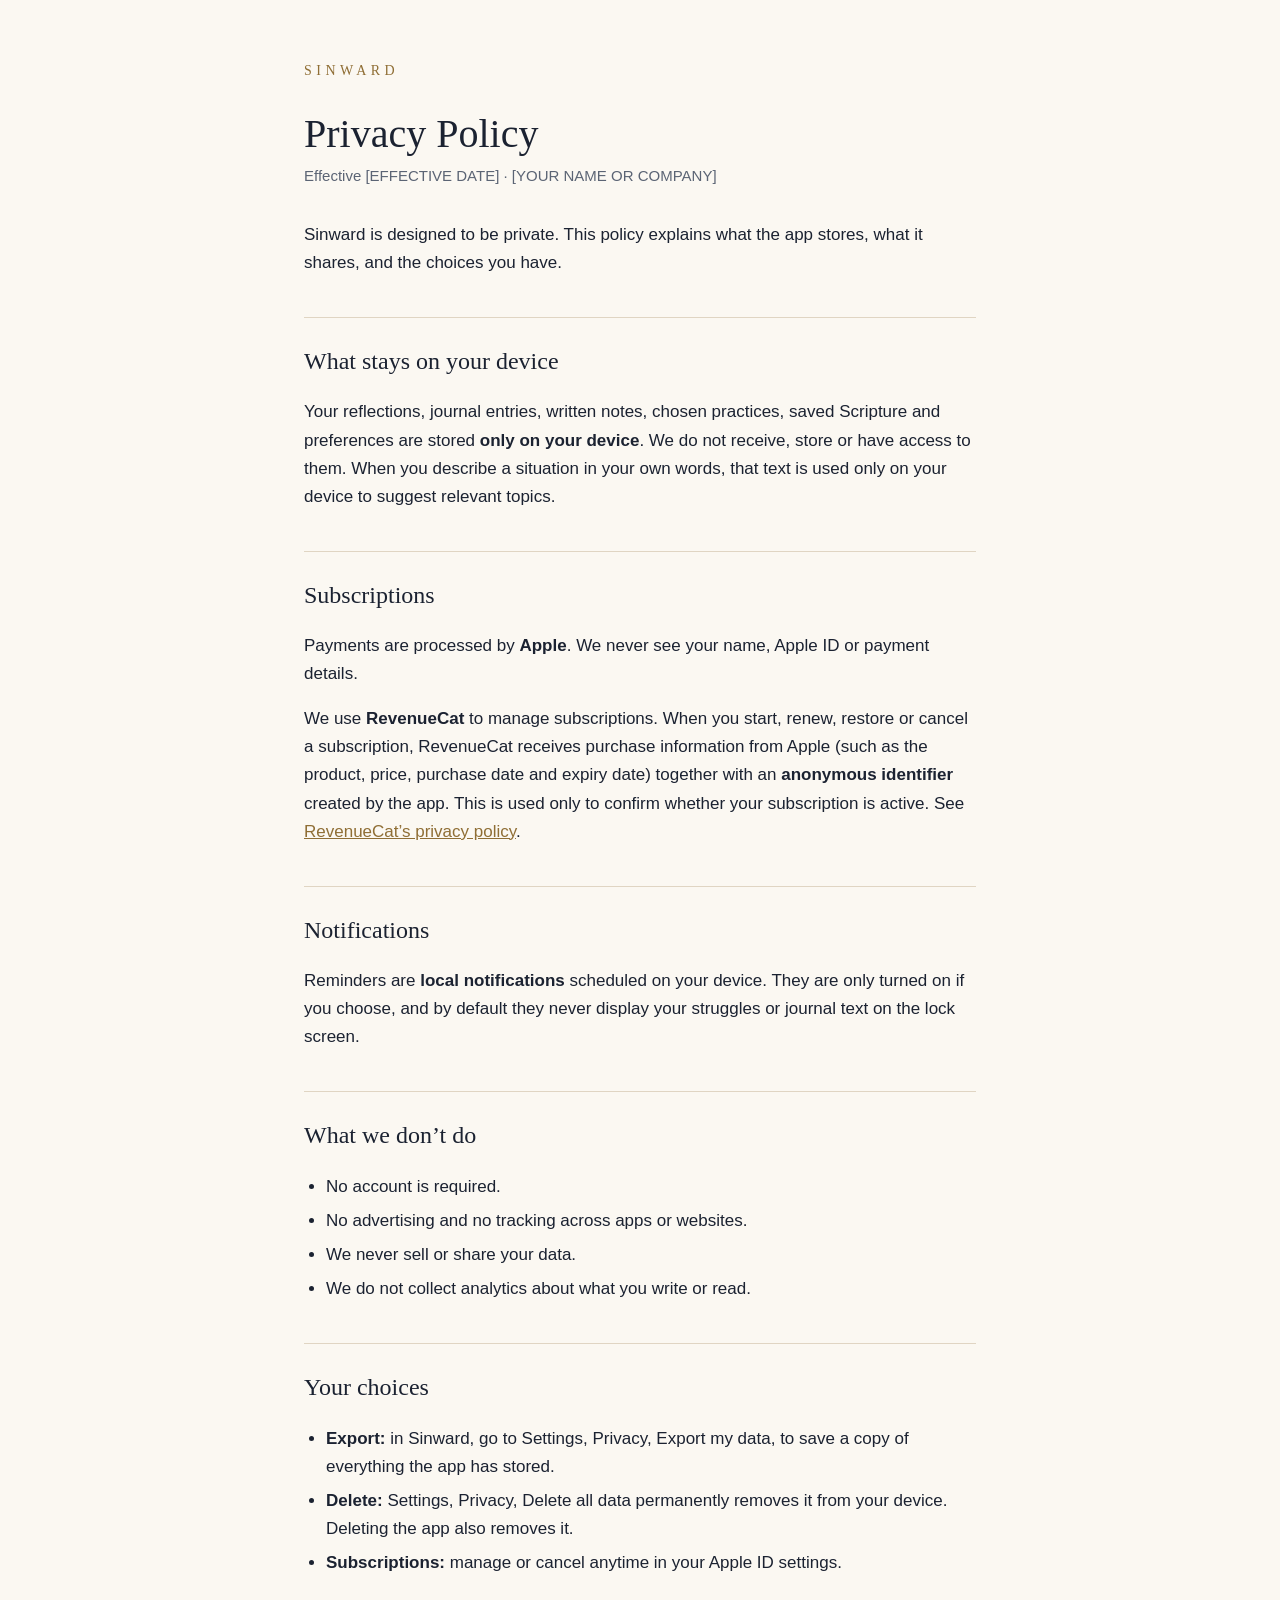
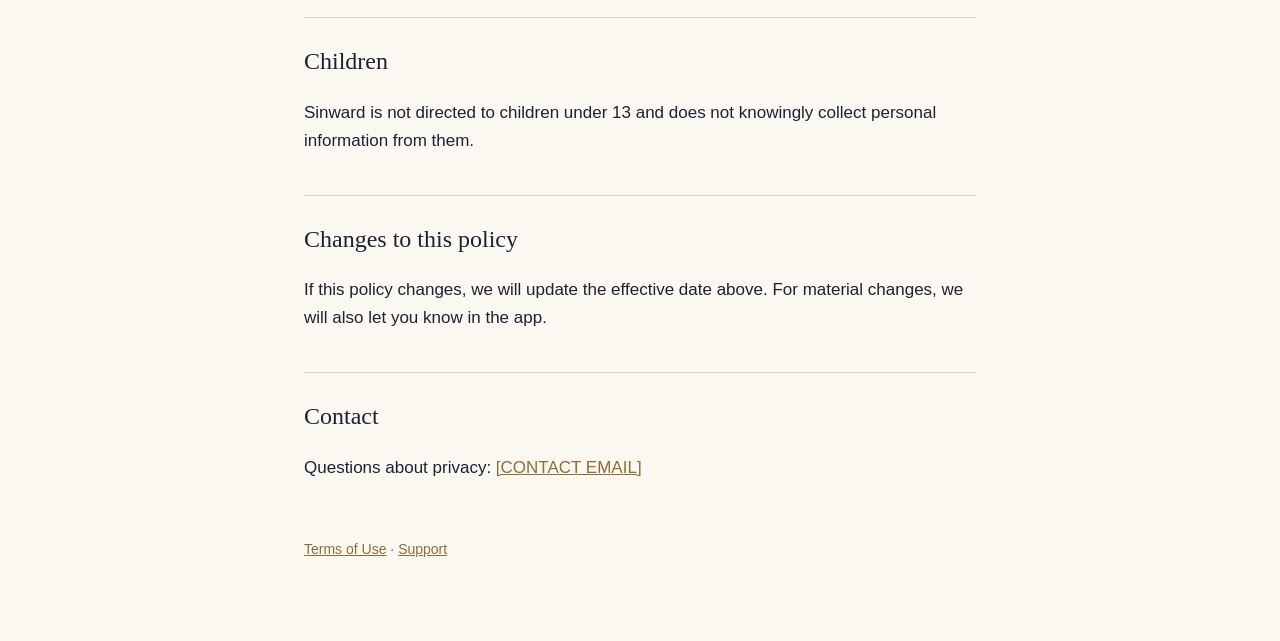
==== privacy.html @ db01832c "Add files via upload" ====
<!doctype html>
<html lang="en">
<head>
<meta charset="utf-8">
<meta name="viewport" content="width=device-width, initial-scale=1">
<title>Sinward: Privacy Policy</title>
<link rel="stylesheet" href="style.css">
</head>
<body>
<main>
  <a class="mark" href="./">Sinward</a>
  <h1>Privacy Policy</h1>
  <p class="meta">Effective [EFFECTIVE DATE] · [YOUR NAME OR COMPANY]</p>

  <p>Sinward is designed to be private. This policy explains what the app stores, what it shares, and the choices you have.</p>

  <h2>What stays on your device</h2>
  <p>Your reflections, journal entries, written notes, chosen practices, saved Scripture and preferences are stored <b>only on your device</b>. We do not receive, store or have access to them. When you describe a situation in your own words, that text is used only on your device to suggest relevant topics.</p>

  <h2>Subscriptions</h2>
  <p>Payments are processed by <b>Apple</b>. We never see your name, Apple ID or payment details.</p>
  <p>We use <b>RevenueCat</b> to manage subscriptions. When you start, renew, restore or cancel a subscription, RevenueCat receives purchase information from Apple (such as the product, price, purchase date and expiry date) together with an <b>anonymous identifier</b> created by the app. This is used only to confirm whether your subscription is active. See <a href="https://www.revenuecat.com/privacy">RevenueCat’s privacy policy</a>.</p>

  <h2>Notifications</h2>
  <p>Reminders are <b>local notifications</b> scheduled on your device. They are only turned on if you choose, and by default they never display your struggles or journal text on the lock screen.</p>

  <h2>What we don’t do</h2>
  <ul>
    <li>No account is required.</li>
    <li>No advertising and no tracking across apps or websites.</li>
    <li>We never sell or share your data.</li>
    <li>We do not collect analytics about what you write or read.</li>
  </ul>

  <h2>Your choices</h2>
  <ul>
    <li><b>Export:</b> in Sinward, go to Settings, Privacy, Export my data, to save a copy of everything the app has stored.</li>
    <li><b>Delete:</b> Settings, Privacy, Delete all data permanently removes it from your device. Deleting the app also removes it.</li>
    <li><b>Subscriptions:</b> manage or cancel anytime in your Apple ID settings.</li>
  </ul>

  <h2>Children</h2>
  <p>Sinward is not directed to children under 13 and does not knowingly collect personal information from them.</p>

  <h2>Changes to this policy</h2>
  <p>If this policy changes, we will update the effective date above. For material changes, we will also let you know in the app.</p>

  <h2>Contact</h2>
  <p>Questions about privacy: <a href="mailto:[CONTACT EMAIL]">[CONTACT EMAIL]</a></p>

  <footer><a href="terms.html">Terms of Use</a> · <a href="./">Support</a></footer>
</main>
</body>
</html>
---- style.css ----
:root { --bg:#0D1625; --text:#E9DFCF; --muted:#A8AFB9; --gold:#D9B980; --line:rgba(217,185,128,.22); color-scheme: dark; }
@media (prefers-color-scheme: light) { :root { --bg:#FBF8F2; --text:#1B2231; --muted:#5B6474; --gold:#8F6E35; --line:rgba(143,110,53,.25); color-scheme: light; } }
* { box-sizing: border-box; }
body { margin:0; background:var(--bg); color:var(--text); font: 17px/1.65 -apple-system, BlinkMacSystemFont, "Segoe UI", Roboto, Helvetica, Arial, sans-serif; -webkit-font-smoothing: antialiased; }
main { max-width: 720px; margin: 0 auto; padding: 56px 24px 80px; }
.mark { font-family: "Iowan Old Style", Palatino, Georgia, serif; letter-spacing: .32em; text-transform: uppercase; color: var(--gold); font-size: 14px; text-decoration: none; }
h1 { font-family: "Iowan Old Style", Palatino, Georgia, serif; font-weight: 500; font-size: 40px; line-height: 1.1; margin: 28px 0 8px; }
h2 { font-family: "Iowan Old Style", Palatino, Georgia, serif; font-weight: 500; font-size: 24px; margin: 40px 0 8px; padding-top: 24px; border-top: 1px solid var(--line); }
.meta { color: var(--muted); font-size: 15px; margin: 0 0 32px; }
a { color: var(--gold); }
ul { padding-left: 22px; }
li { margin: 6px 0; }
.card { display:block; padding: 20px 22px; border:1px solid var(--line); border-radius: 16px; margin: 14px 0; text-decoration:none; color: var(--text); }
.card b { font-family: "Iowan Old Style", Palatino, Georgia, serif; font-weight: 500; font-size: 21px; display:block; }
.card span { color: var(--muted); font-size: 15px; }
footer { margin-top: 56px; color: var(--muted); font-size: 14px; }
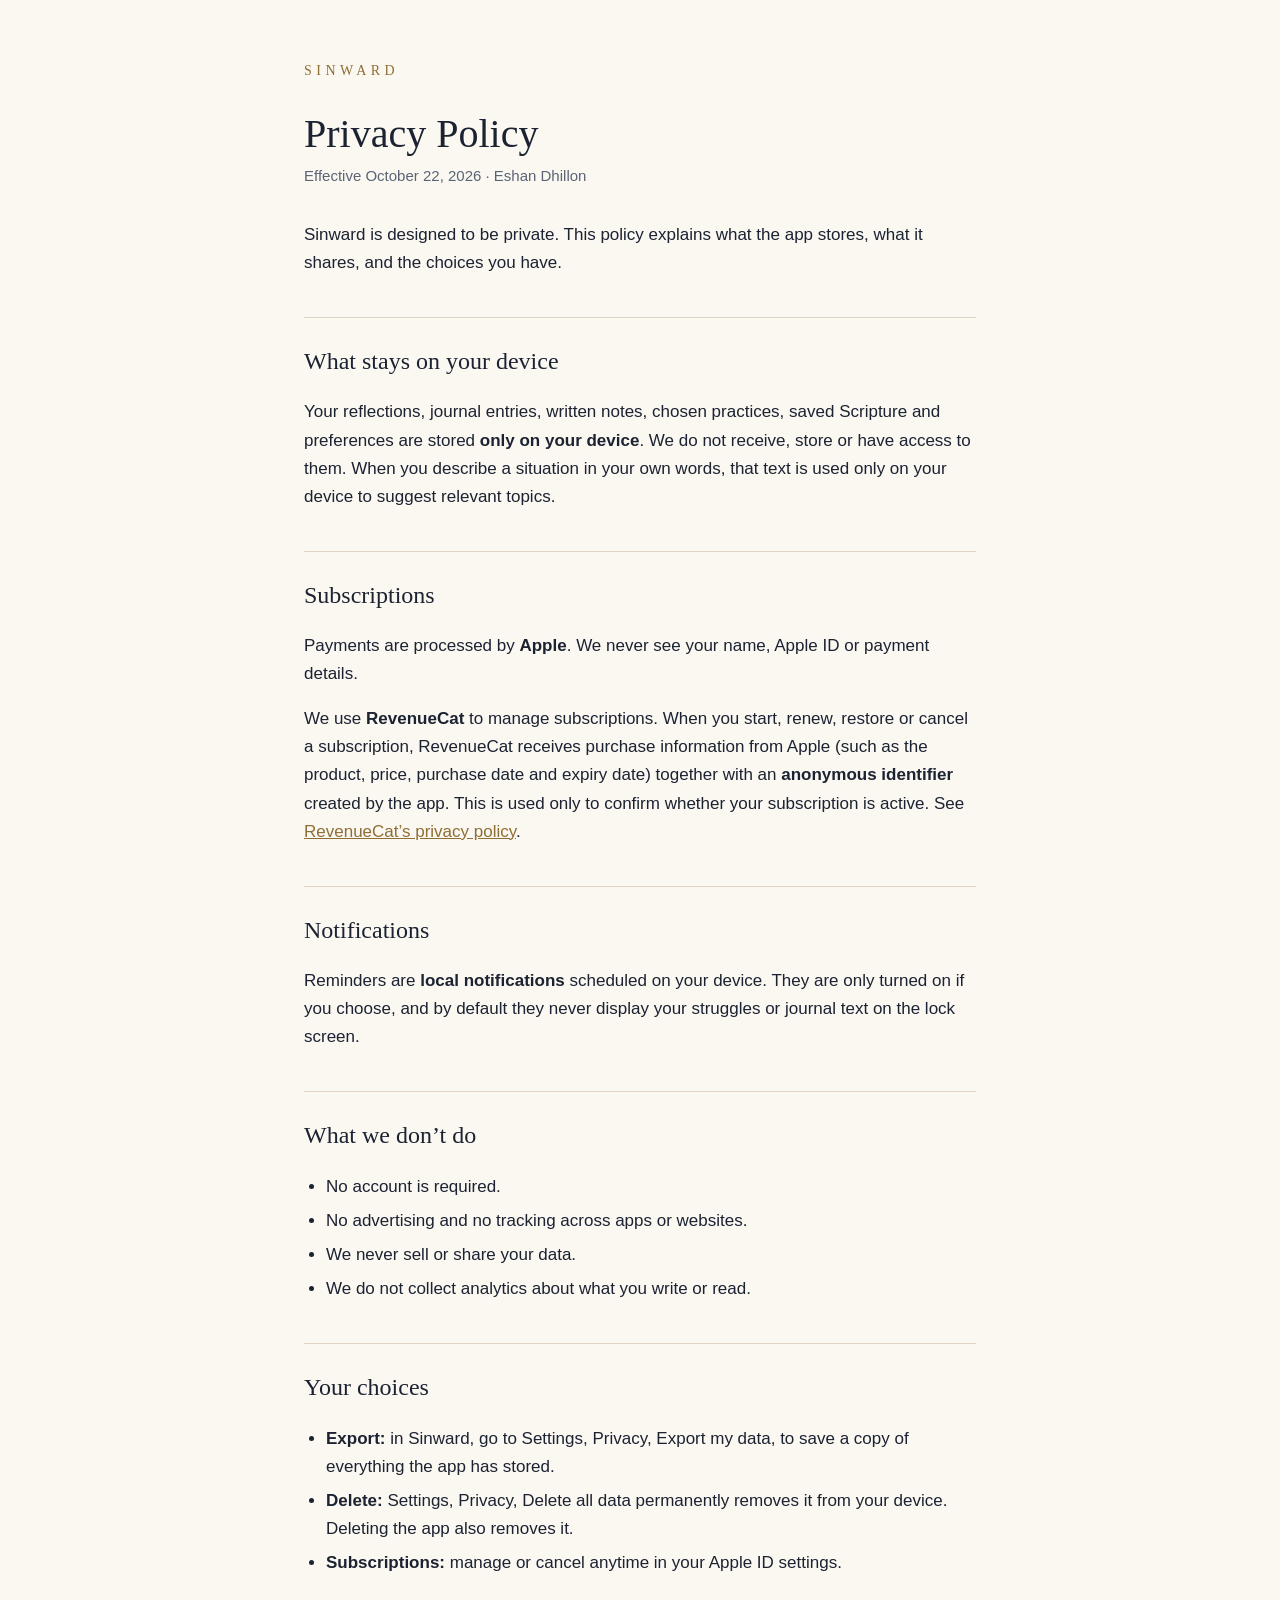
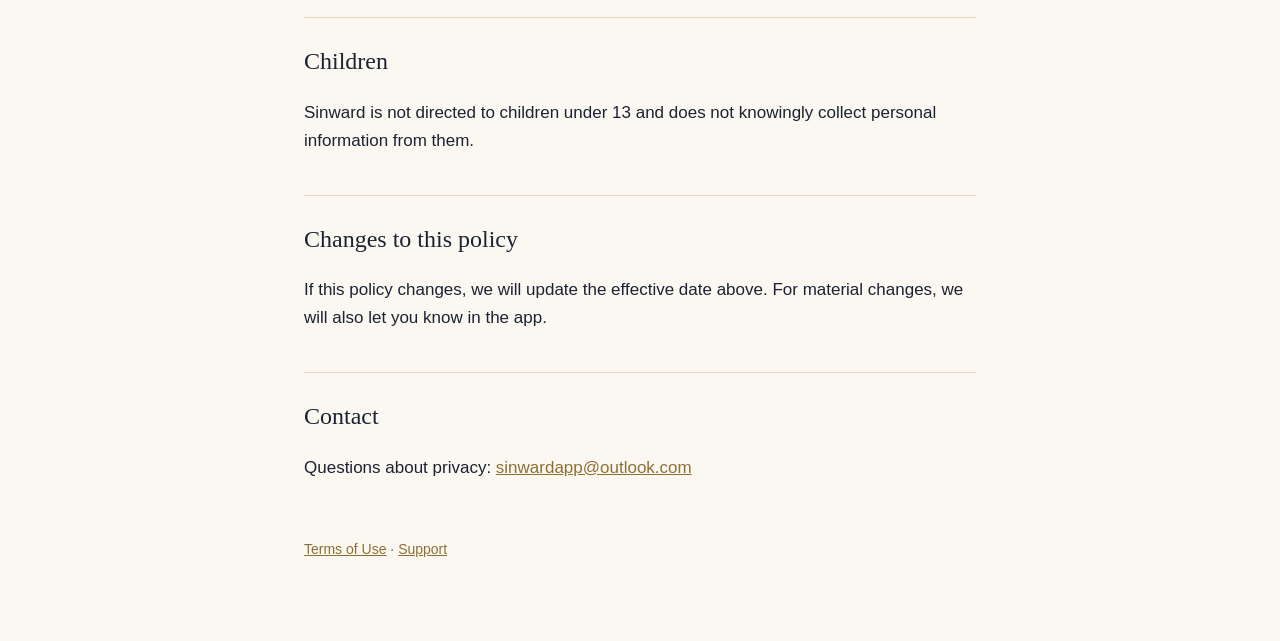
==== commit b4989aa6: "Add files via upload" ====
--- a/privacy.html
+++ b/privacy.html
@@ -10,7 +10,7 @@
 <main>
   <a class="mark" href="./">Sinward</a>
   <h1>Privacy Policy</h1>
-  <p class="meta">Effective [EFFECTIVE DATE] · [YOUR NAME OR COMPANY]</p>
+  <p class="meta">Effective October 22, 2026 · Eshan Dhillon</p>
 
   <p>Sinward is designed to be private. This policy explains what the app stores, what it shares, and the choices you have.</p>
 
@@ -46,7 +46,7 @@
   <p>If this policy changes, we will update the effective date above. For material changes, we will also let you know in the app.</p>
 
   <h2>Contact</h2>
-  <p>Questions about privacy: <a href="mailto:[CONTACT EMAIL]">[CONTACT EMAIL]</a></p>
+  <p>Questions about privacy: <a href="mailto:sinwardapp@outlook.com">sinwardapp@outlook.com</a></p>
 
   <footer><a href="terms.html">Terms of Use</a> · <a href="./">Support</a></footer>
 </main>
